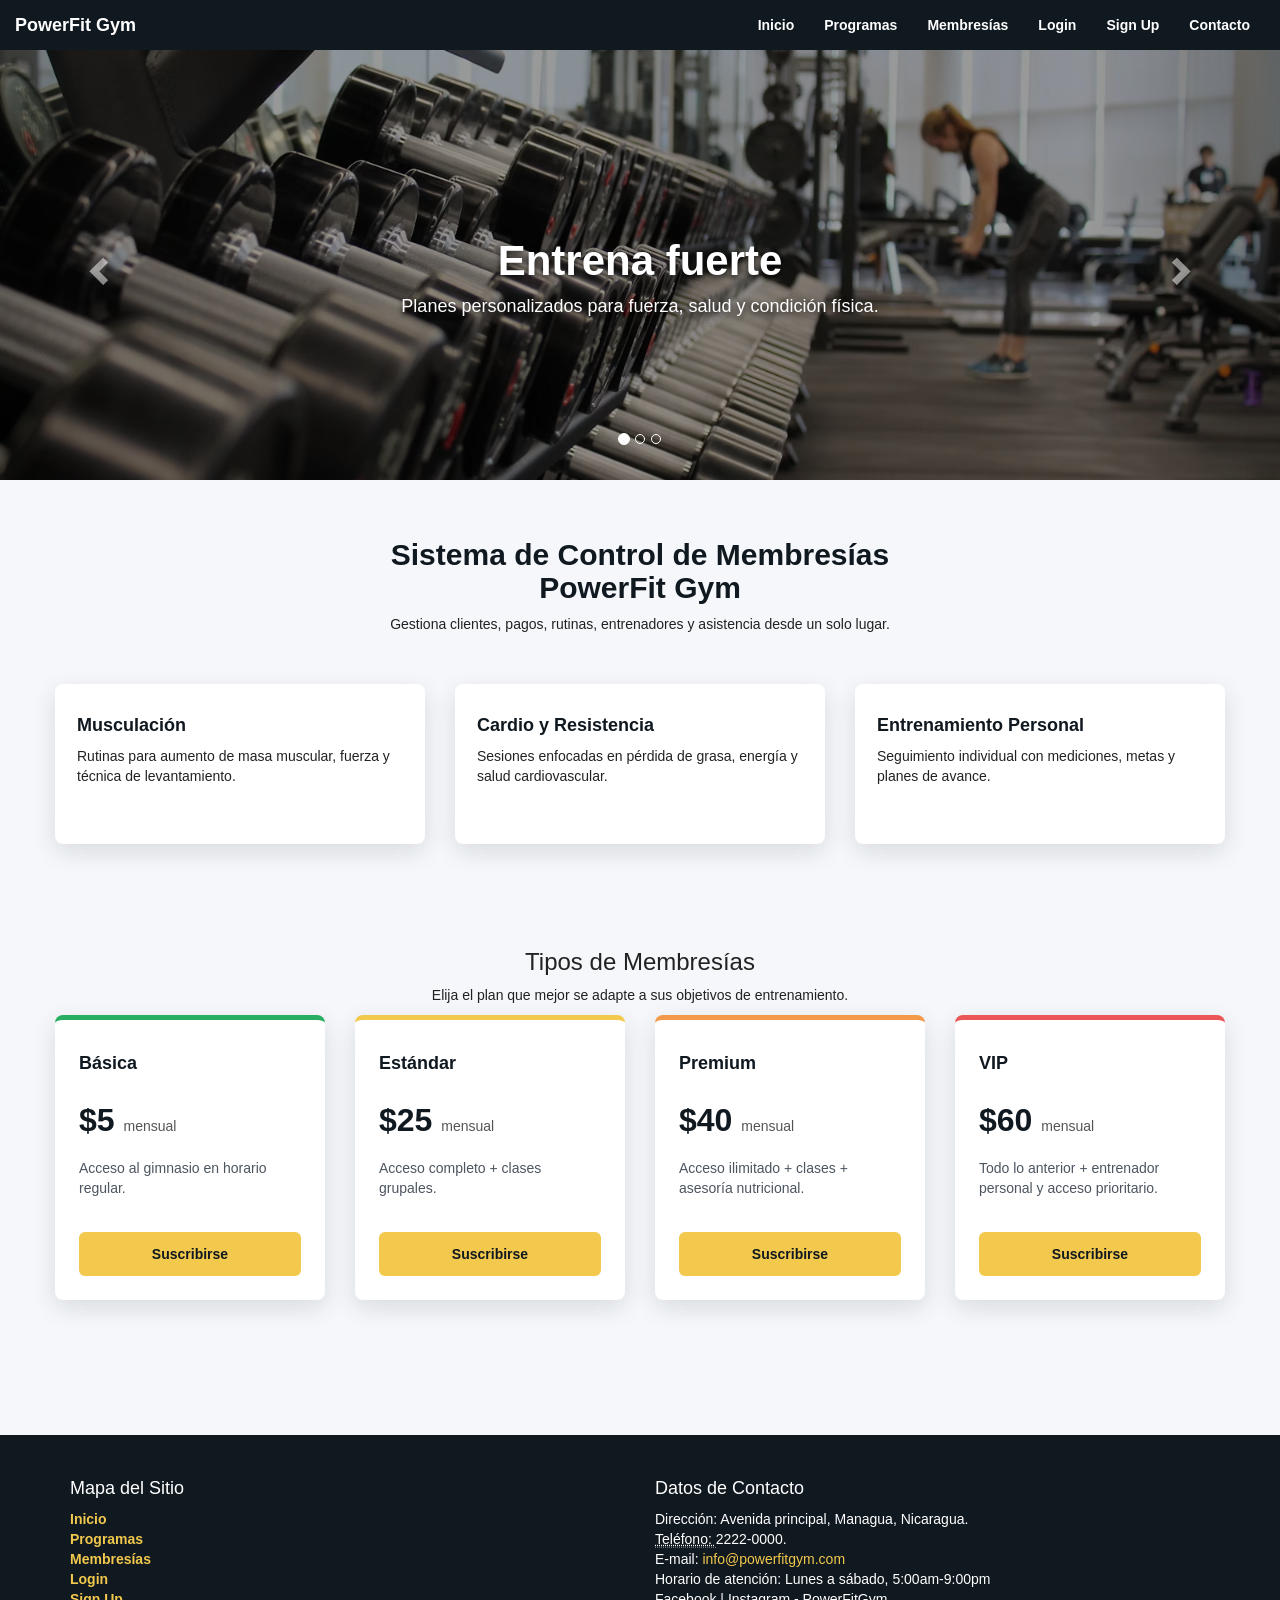
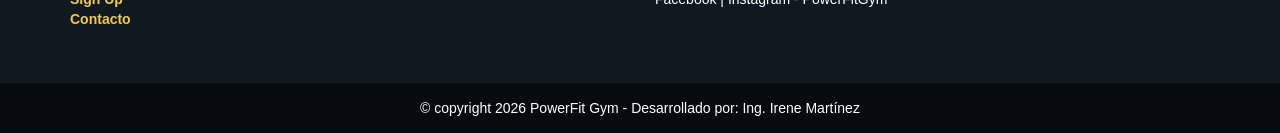
==== docs/index.html @ 2c6327f8 "Add files via upload" ====
<!DOCTYPE html>
<html lang="es">
  <head>
    <meta charset="utf-8">
    <meta http-equiv="X-UA-Compatible" content="IE=edge">
    <meta name="viewport" content="width=device-width, initial-scale=1">
    <title>PowerFit Gym</title>

    <link rel="stylesheet" href="https://cdn.jsdelivr.net/npm/bootstrap@3.3.7/dist/css/bootstrap.min.css">
    <link rel="stylesheet" href="css/stilo.css">
  </head>

  <body>
    <!-- Inicio del menu de navegacion -->
    <nav class="navbar navbar-default menu">
      <div class="container-fluid">
        <div class="navbar-header">
          <button type="button" class="navbar-toggle collapsed" data-toggle="collapse" data-target="#defaultNavbar1" aria-controls="defaultNavbar1" aria-expanded="false">
            <span class="sr-only">Abrir navegaci&oacute;n</span>
            <span class="icon-bar"></span>
            <span class="icon-bar"></span>
            <span class="icon-bar"></span>
          </button>
          <a class="navbar-brand" href="#inicio">PowerFit Gym</a>
        </div>

        <div class="collapse navbar-collapse" id="defaultNavbar1">
          <ul class="nav navbar-nav navbar-right">
            <li><a href="#inicio">Inicio</a></li>
            <li><a href="#programas">Programas</a></li>
            <li><a href="#membresias">Membres&iacute;as</a></li>
            <li><a href="login/">Login</a></li>
            <li><a href="signup/">Sign Up</a></li>
            <li><a href="#contacto">Contacto</a></li>
          </ul>
        </div>
      </div>
    </nav>
    <!-- Fin del menu de navegacion -->

    <!-- Inicio del slider del banner -->
    <div id="inicio" class="carousel slide" data-ride="carousel">
      <ol class="carousel-indicators">
        <li data-target="#inicio" data-slide-to="0" class="active"></li>
        <li data-target="#inicio" data-slide-to="1"></li>
        <li data-target="#inicio" data-slide-to="2"></li>
      </ol>

      <div class="carousel-inner" role="listbox">
        <div class="item active">
          <img src="img/Espacio.avif" alt="&Aacute;rea de pesas del gimnasio" width="100%" class="center-block">
          <div class="carousel-caption">
            <h3>Entrena fuerte</h3>
            <p>Planes personalizados para fuerza, salud y condici&oacute;n f&iacute;sica.</p>
          </div>
        </div>

        <div class="item">
          <img src="img/Grupo.avif" alt="Clase grupal de entrenamiento" width="100%" class="center-block">
          <div class="carousel-caption">
            <h3>Clases grupales</h3>
            <p>Funcional, spinning, cardio, zumba y entrenamiento HIIT.</p>
          </div>
        </div>

        <div class="item">
          <img src="img/Ejemplo.avif" alt="Entrenamiento con entrenador personal" width="100%" class="center-block">
          <div class="carousel-caption">
            <h3>Asesor&iacute;a profesional</h3>
            <p>Entrenadores certificados para ayudarte a lograr tus metas.</p>
          </div>
        </div>
      </div>

      <a class="left carousel-control" href="#inicio" role="button" data-slide="prev">
        <span class="glyphicon glyphicon-chevron-left" aria-hidden="true"></span>
        <span class="sr-only">Anterior</span>
      </a>
      <a class="right carousel-control" href="#inicio" role="button" data-slide="next">
        <span class="glyphicon glyphicon-chevron-right" aria-hidden="true"></span>
        <span class="sr-only">Siguiente</span>
      </a>
    </div>
    <!-- Fin del slider del banner -->

    <!-- Contenido de la pagina -->
    <section class="container intro">
      <div class="row">
        <div class="col-md-8 col-md-offset-2 text-center">
          <h3>Sistema de Control de Membres&iacute;as<br>PowerFit Gym</h3>
          <p>Gestiona clientes, pagos, rutinas, entrenadores y asistencia desde un solo lugar.</p>
        </div>
      </div>
    </section>

    <section id="programas" class="container programas">
      <div class="row">
        <div class="col-md-4">
          <div class="programa">
            <h4>Musculaci&oacute;n</h4>
            <p>Rutinas para aumento de masa muscular, fuerza y t&eacute;cnica de levantamiento.</p>
          </div>
        </div>
        <div class="col-md-4">
          <div class="programa">
            <h4>Cardio y Resistencia</h4>
            <p>Sesiones enfocadas en p&eacute;rdida de grasa, energ&iacute;a y salud cardiovascular.</p>
          </div>
        </div>
        <div class="col-md-4">
          <div class="programa">
            <h4>Entrenamiento Personal</h4>
            <p>Seguimiento individual con mediciones, metas y planes de avance.</p>
          </div>
        </div>
      </div>
    </section>

    <section id="membresias" class="container membresias">
      <div class="row">
        <div class="col-md-8 col-md-offset-2 text-center">
          <h3>Tipos de Membres&iacute;as</h3>
          <p>Elija el plan que mejor se adapte a sus objetivos de entrenamiento.</p>
        </div>
      </div>

      <div class="row membresias-lista">
        <div class="col-md-3 col-sm-6">
          <div class="membresia membresia-basica">
            <h4>B&aacute;sica</h4>
            <p class="precio">$5 <span>mensual</span></p>
            <p>Acceso al gimnasio en horario regular.</p>
            <a href="signup/?membresia=basica" class="btn btn-suscripcion btn-block" data-membresia="basica">Suscribirse</a>
          </div>
        </div>

        <div class="col-md-3 col-sm-6">
          <div class="membresia membresia-estandar">
            <h4>Est&aacute;ndar</h4>
            <p class="precio">$25 <span>mensual</span></p>
            <p>Acceso completo + clases grupales.</p>
            <a href="signup/?membresia=estandar" class="btn btn-suscripcion btn-block" data-membresia="estandar">Suscribirse</a>
          </div>
        </div>

        <div class="col-md-3 col-sm-6">
          <div class="membresia membresia-premium destacada">
            <h4>Premium</h4>
            <p class="precio">$40 <span>mensual</span></p>
            <p>Acceso ilimitado + clases + asesor&iacute;a nutricional.</p>
            <a href="signup/?membresia=premium" class="btn btn-suscripcion btn-block" data-membresia="premium">Suscribirse</a>
          </div>
        </div>

        <div class="col-md-3 col-sm-6">
          <div class="membresia membresia-vip">
            <h4>VIP</h4>
            <p class="precio">$60 <span>mensual</span></p>
            <p>Todo lo anterior + entrenador personal y acceso prioritario.</p>
            <a href="signup/?membresia=vip" class="btn btn-suscripcion btn-block" data-membresia="vip">Suscribirse</a>
          </div>
        </div>
      </div>
    </section>

    <!-- Fin del contenido de la pagina -->

    <!-- Inicio pie de pagina -->
    <footer id="contacto">
      <section class="pie01">
        <div class="container">
          <div class="row">
            <div class="col-md-6">
              <h4>Mapa del Sitio</h4>
              <dl>
                <dt><a href="#inicio">Inicio</a></dt>
                <dt><a href="#programas">Programas</a></dt>
                <dt><a href="#membresias">Membres&iacute;as</a></dt>
                <dt><a href="login/">Login</a></dt>
                <dt><a href="signup/">Sign Up</a></dt>
                <dt><a href="#contacto">Contacto</a></dt>
              </dl>
            </div>

            <div class="col-md-6">
              <h4>Datos de Contacto</h4>
              <address>
                Direcci&oacute;n: Avenida principal, Managua, Nicaragua.<br>
                <abbr title="Tel&eacute;fono">Tel&eacute;fono: </abbr>2222-0000.<br>
                E-mail: <a href="mailto:info@powerfitgym.com">info@powerfitgym.com</a><br>
                Horario de atenci&oacute;n: Lunes a s&aacute;bado, 5:00am-9:00pm<br>
                Facebook | Instagram - PowerFitGym
              </address>
            </div>
          </div>
        </div>
      </section>

      <section class="pie02">
        <div class="container">
          &copy; copyright 2026 PowerFit Gym - Desarrollado por: Ing. Irene Mart&iacute;nez
        </div>
      </section>
    </footer>
    <!-- Fin pie de pagina -->

    <script src="https://code.jquery.com/jquery-1.11.3.min.js"></script>
    <script src="https://cdn.jsdelivr.net/npm/bootstrap@3.3.7/dist/js/bootstrap.min.js"></script>
    <script src="js/main.js"></script>
  </body>
</html>
---- docs/css/stilo.css ----
@charset "utf-8";

/* Estilos generales */
body {
  font-family: Arial, Helvetica, sans-serif;
  background: #f5f7fa;
  color: #222;
}

body.menu-is-fixed {
  padding-top: var(--menu-height, 52px);
}

/* Menu de navegacion */
.navbar {
  border: 0;
  border-radius: 0;
  margin-bottom: 0;
}

.navbar-default {
  background-color: #101820;
  box-shadow: 0 2px 8px rgba(0, 0, 0, 0.25);
}

.navbar-default .navbar-brand,
.navbar-default .navbar-nav > li > a {
  color: #fff;
  font-weight: 700;
}

.navbar-default .navbar-brand:hover,
.navbar-default .navbar-brand:focus,
.navbar-default .navbar-nav > li > a:hover,
.navbar-default .navbar-nav > li > a:focus {
  color: #f2c94c;
}

.navbar-default .navbar-toggle {
  border-color: #f2c94c;
}

.navbar-default .navbar-toggle:hover,
.navbar-default .navbar-toggle:focus {
  background-color: #182532;
}

.navbar-default .navbar-toggle .icon-bar {
  background-color: #f2c94c;
}

.navbar-default .navbar-collapse,
.navbar-default .navbar-form {
  border-color: #263544;
}

.navbar-default .navbar-nav > .active > a,
.navbar-default .navbar-nav > .active > a:hover,
.navbar-default .navbar-nav > .active > a:focus {
  color: #101820;
  background-color: #f2c94c;
}

.menu {
  transition: all ease 0.5s;
}

.menu-fixed {
  position: fixed;
  z-index: 1000;
  top: 0;
  left: 0;
  width: 100%;
  box-shadow: 0 4px 12px rgba(0, 0, 0, 0.35);
}

/* Slider */
.carousel-inner > .item > img {
  height: 430px;
  object-fit: cover;
  filter: brightness(60%);
}

.carousel-caption {
  bottom: 28%;
  text-shadow: 0 2px 6px rgba(0, 0, 0, 0.8);
}

.carousel-caption h3 {
  font-size: 42px;
  font-weight: 700;
}

.carousel-caption p {
  font-size: 18px;
}

/* Contenido */
#inicio,
#programas,
#membresias,
#contacto {
  scroll-margin-top: 70px;
}

.intro {
  padding: 38px 0 20px;
}

.intro h3 {
  color: #101820;
  font-size: 30px;
  font-weight: 700;
}

.login-box,
.programa,
.membresia {
  background: #fff;
  border-radius: 8px;
  box-shadow: 0 8px 24px rgba(16, 24, 32, 0.12);
}

.login-box {
  padding: 26px;
  margin-bottom: 42px;
}

.auth-page {
  min-height: 100vh;
  background: #f2f4f7;
}

.auth-wrap {
  display: flex;
  align-items: stretch;
  min-height: calc(100vh - 50px);
}

.auth-visual,
.auth-card {
  width: 50%;
}

.auth-visual {
  position: relative;
  display: flex;
  align-items: flex-end;
  min-height: 620px;
  padding: 58px;
  color: #fff;
  background:
    linear-gradient(180deg, rgba(16, 24, 32, 0.18), rgba(16, 24, 32, 0.88)),
    url("../img/Espacio.avif") center/cover;
}

.auth-visual-signup {
  background:
    linear-gradient(180deg, rgba(16, 24, 32, 0.2), rgba(16, 24, 32, 0.86)),
    url("../img/Grupo.avif") center/cover;
}

.auth-visual-content {
  max-width: 520px;
}

.auth-kicker {
  color: #f2c94c;
  font-weight: 700;
  margin-bottom: 12px;
  text-transform: uppercase;
}

.auth-visual h1 {
  font-size: 44px;
  font-weight: 700;
  line-height: 1.1;
  margin: 0 0 14px;
}

.auth-visual p {
  font-size: 17px;
}

.auth-card {
  display: flex;
  flex-direction: column;
  align-items: center;
  justify-content: center;
  padding: 54px 64px;
  background: #fff;
}

.auth-card > * {
  width: 100%;
  max-width: 430px;
}

.auth-helper-wrap {
  align-items: center;
  justify-content: center;
  min-height: 100vh;
  padding: 24px;
}

.auth-helper-card {
  width: 100%;
  max-width: 560px;
}

.auth-card-header {
  margin-bottom: 24px;
}

.auth-card h2 {
  color: #101820;
  font-size: 30px;
  font-weight: 700;
  margin-top: 0;
}

.auth-card-header p {
  color: #5b6470;
  margin-bottom: 0;
}

.auth-card label {
  color: #101820;
}

.auth-card .form-control {
  border-color: #c8d0d8;
  border-radius: 6px;
  box-shadow: none;
}

.auth-card .form-control:focus {
  border-color: #f2c94c;
  box-shadow: 0 0 0 3px rgba(242, 201, 76, 0.22);
}

.auth-card select.form-control {
  height: 46px;
}

.auth-card .glyphicon {
  margin-right: 6px;
}

.auth-switch {
  margin: 22px 0 0;
  text-align: center;
}

.auth-switch a {
  color: #101820;
  font-weight: 700;
  text-decoration: underline;
}

.btn-gym {
  background: #f2c94c;
  border-color: #f2c94c;
  color: #101820;
  font-weight: 700;
}

.btn-gym:hover,
.btn-gym:focus {
  background: #d9b43f;
  border-color: #d9b43f;
  color: #101820;
}

.btn-suscripcion {
  background: #f2c94c;
  border: 0;
  border-radius: 6px;
  color: #101820;
  font-weight: 700;
  margin-top: auto;
  padding: 12px 14px;
  transition: background-color 0.2s ease, transform 0.2s ease, box-shadow 0.2s ease;
}

.btn-suscripcion:hover,
.btn-suscripcion:focus {
  background: #d9b43f;
  box-shadow: 0 8px 18px rgba(16, 24, 32, 0.18);
  color: #101820;
  transform: translateY(-1px);
}

.programas {
  padding: 20px 0 45px;
}

.programa {
  min-height: 160px;
  padding: 22px;
  margin-bottom: 20px;
}

.programa h4 {
  color: #101820;
  font-weight: 700;
}

.membresias {
  padding: 20px 0 55px;
}

.membresias-lista {
  display: flex;
  flex-wrap: wrap;
}

.membresias-lista > [class*="col-"] {
  display: flex;
  float: none;
  width: 100%;
}

.membresia {
  display: flex;
  flex-direction: column;
  min-height: 285px;
  padding: 24px;
  margin-bottom: 20px;
  width: 100%;
  border-top: 5px solid #101820;
  transition: transform 0.2s ease, box-shadow 0.2s ease;
}

/* Colores por tipo de membresia */
.membresia-basica {
  border-top-color: #27ae60;
}

.membresia-estandar {
  border-top-color: #f2c94c;
}

.membresia-premium,
.membresia.destacada {
  border-top-color: #f2994a;
}

.membresia-vip {
  border-top-color: #eb5757;
}

.membresia:hover {
  box-shadow: 0 12px 28px rgba(16, 24, 32, 0.18);
  transform: translateY(-3px);
}

.membresia h4 {
  color: #101820;
  font-weight: 700;
}

.membresia > p:not(.precio) {
  color: #4d5560;
  margin-bottom: 22px;
}

.precio {
  color: #101820;
  font-size: 32px;
  font-weight: 700;
  margin: 14px 0;
}

.precio span {
  color: #555;
  font-size: 14px;
  font-weight: 400;
}

/* Pie de pagina */
footer {
  color: #fff;
}

.pie01 {
  background-color: #101820;
  margin-top: 60px;
  padding: 34px 0;
}

.pie01 a {
  color: #f2c94c;
}

.pie01 a:hover,
.pie01 a:focus {
  color: #fff;
}

.pie02 {
  background-color: #070b0f;
  padding: 15px;
  text-align: center;
}

@media only screen and (max-width: 900px) {
  .carousel-inner > .item > img {
    height: 320px;
  }

  .carousel-caption {
    bottom: 18%;
  }

  .carousel-caption h3 {
    font-size: 28px;
  }

  .carousel-caption p {
    font-size: 15px;
  }

  .auth-wrap {
    display: block;
    min-height: auto;
  }

  .auth-visual,
  .auth-card {
    width: 100%;
  }

  .auth-visual {
    min-height: 250px;
    padding: 32px 22px;
  }

  .auth-visual h1 {
    font-size: 30px;
  }

  .auth-visual p {
    font-size: 15px;
  }

  .auth-card {
    max-width: none;
    padding: 32px 22px 42px;
  }

  .auth-card h2 {
    font-size: 26px;
  }
}

@media only screen and (min-width: 768px) {
  .membresias-lista > .col-sm-6 {
    width: 50%;
  }
}

@media only screen and (min-width: 992px) {
  .membresias-lista > .col-md-3 {
    width: 25%;
  }
}
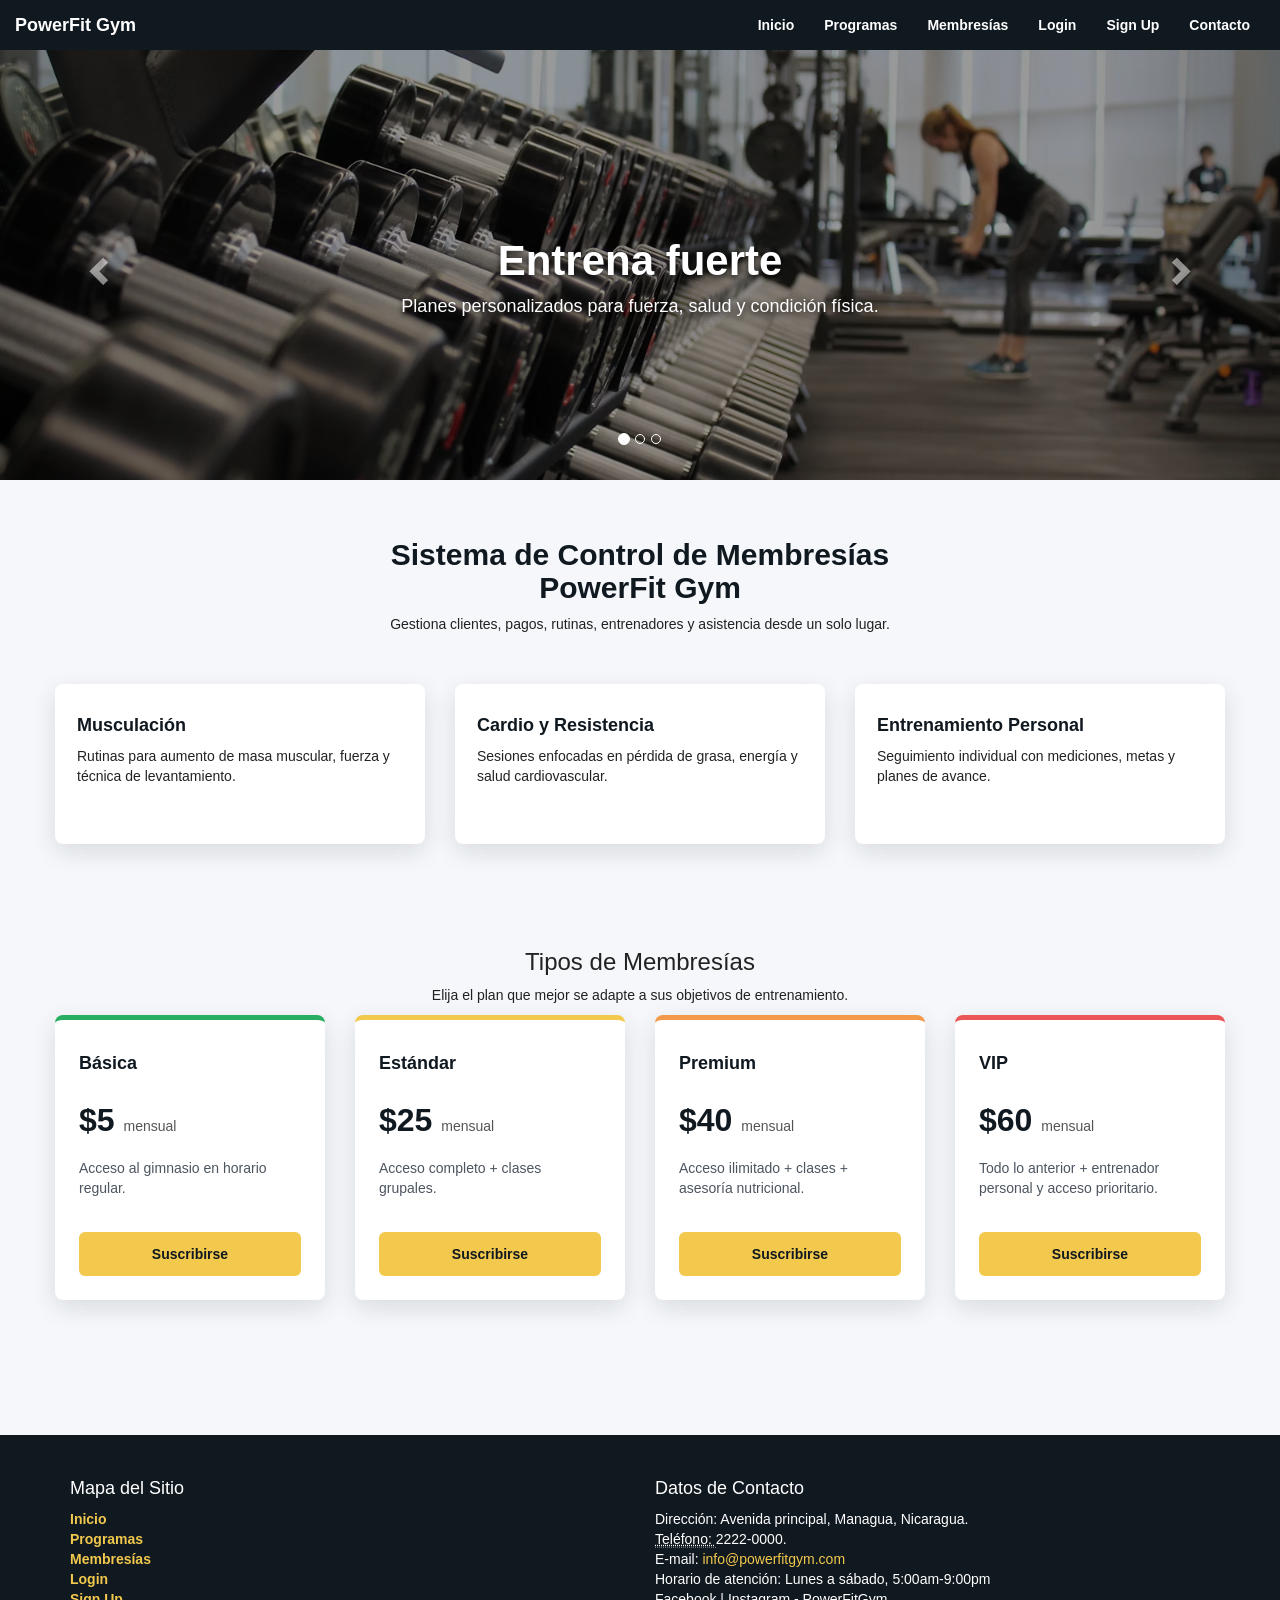
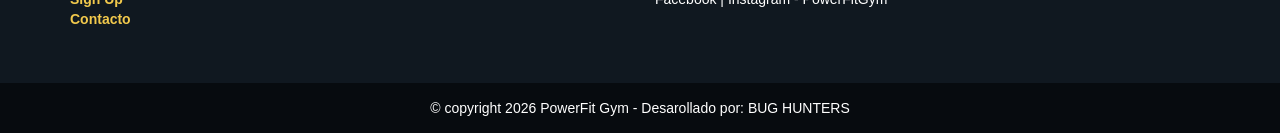
==== commit fa2aeb93: "Actualizar creditos del footer" ====
--- a/docs/index.html
+++ b/docs/index.html
@@ -198,7 +198,7 @@
 
       <section class="pie02">
         <div class="container">
-          &copy; copyright 2026 PowerFit Gym - Desarrollado por: Ing. Irene Mart&iacute;nez
+          &copy; copyright 2026 PowerFit Gym - Desarollado por: BUG HUNTERS
         </div>
       </section>
     </footer>
